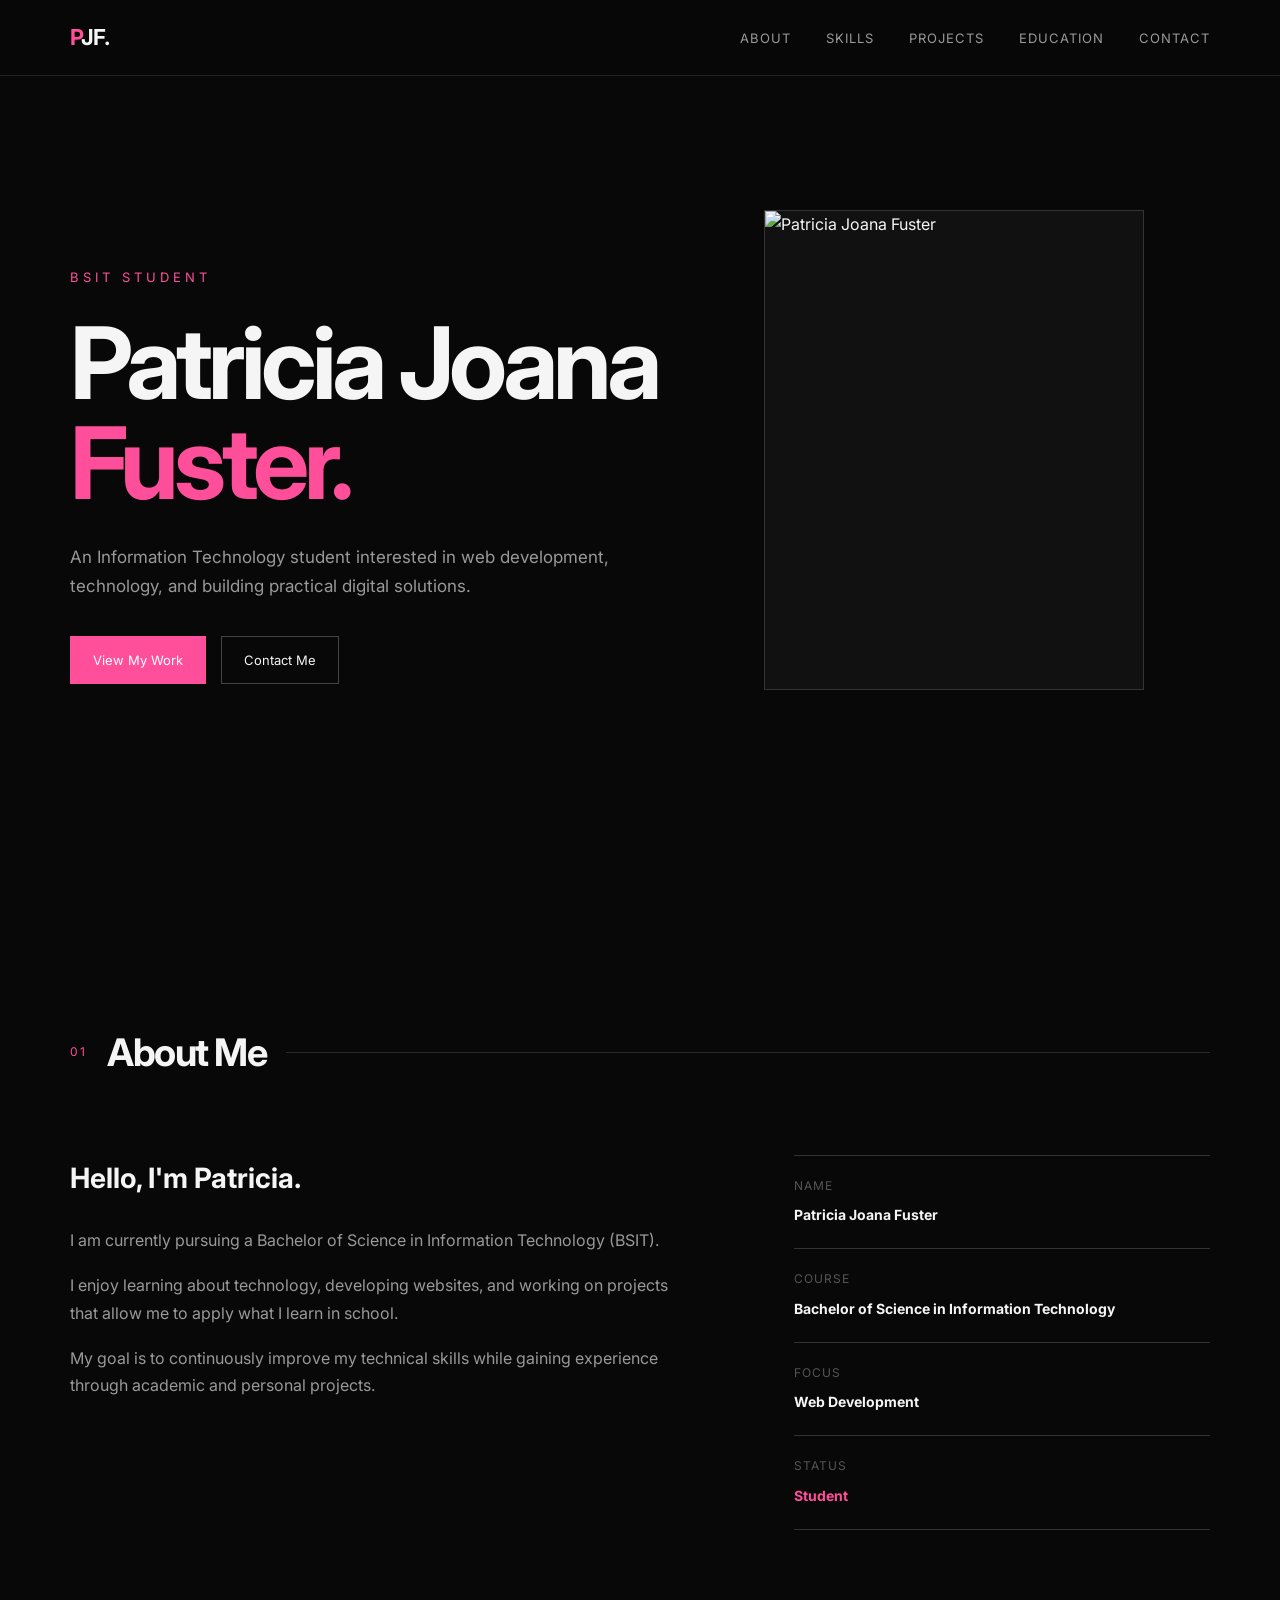
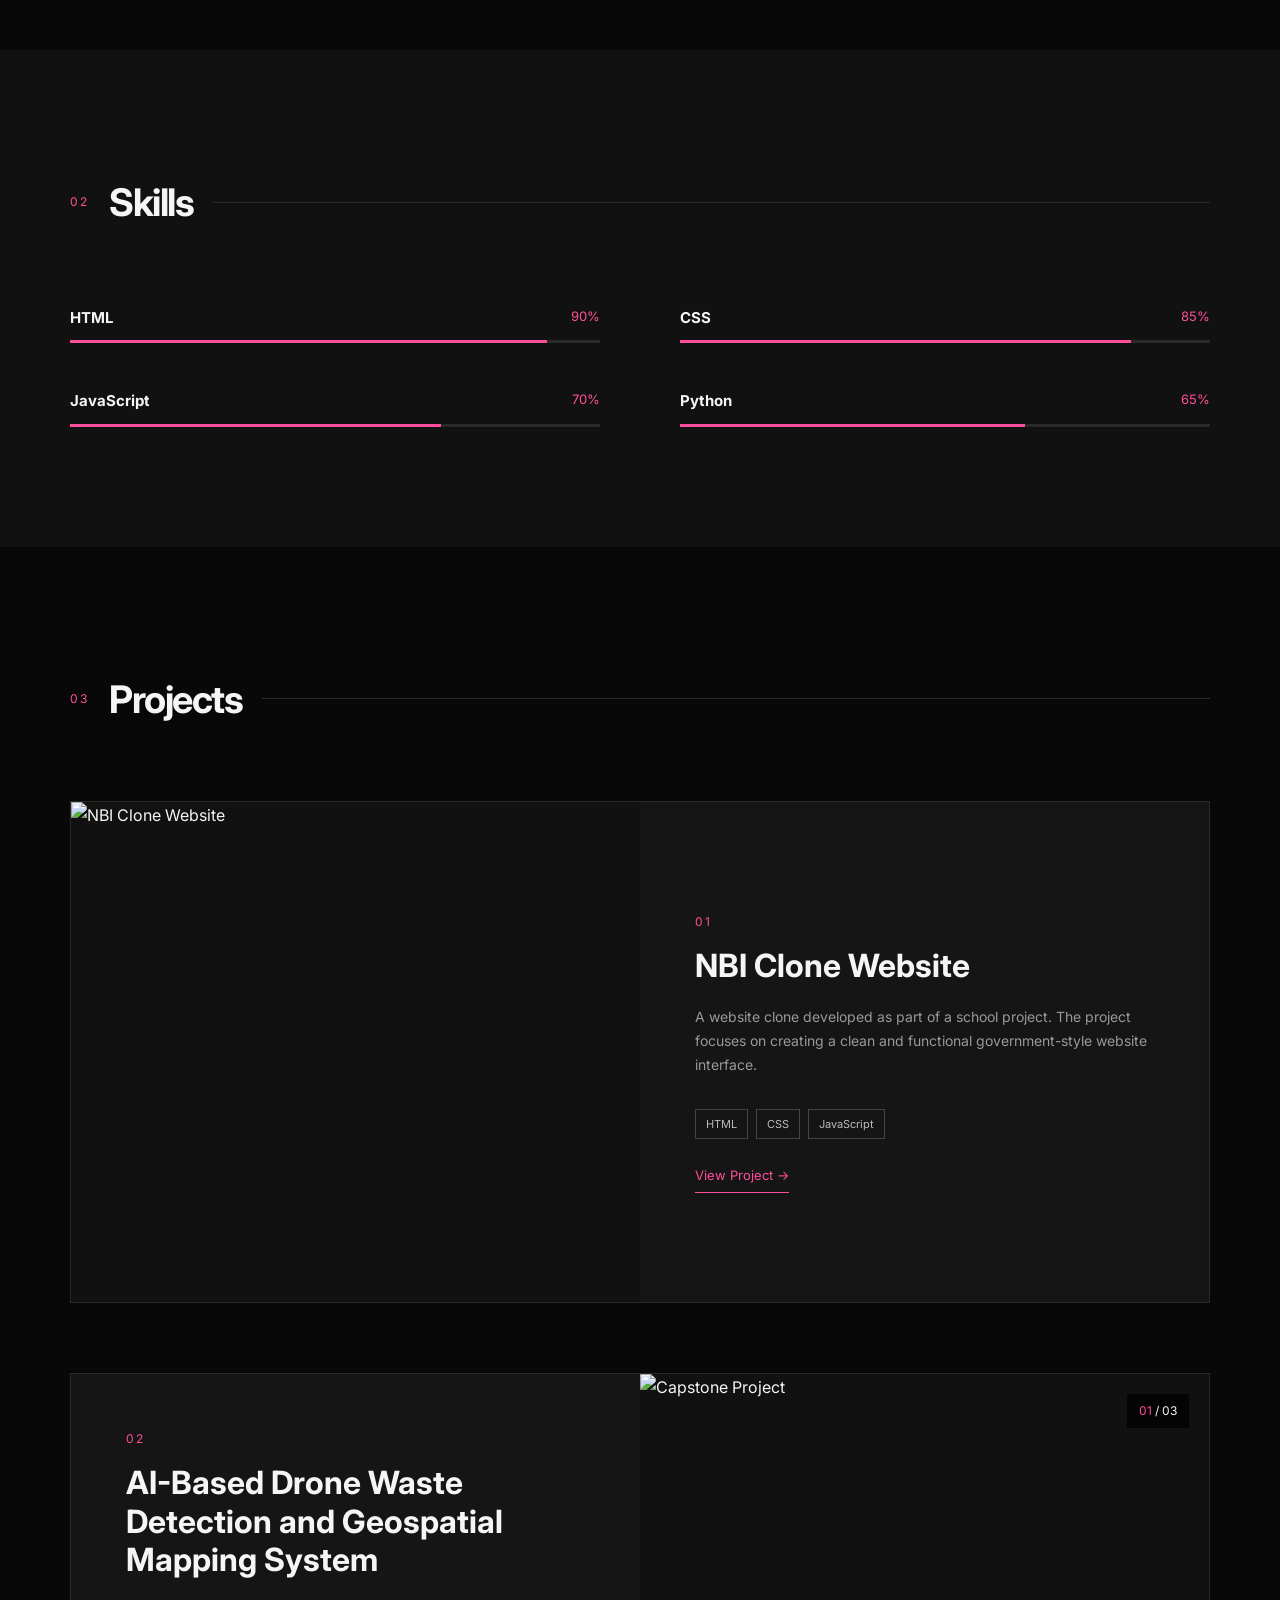
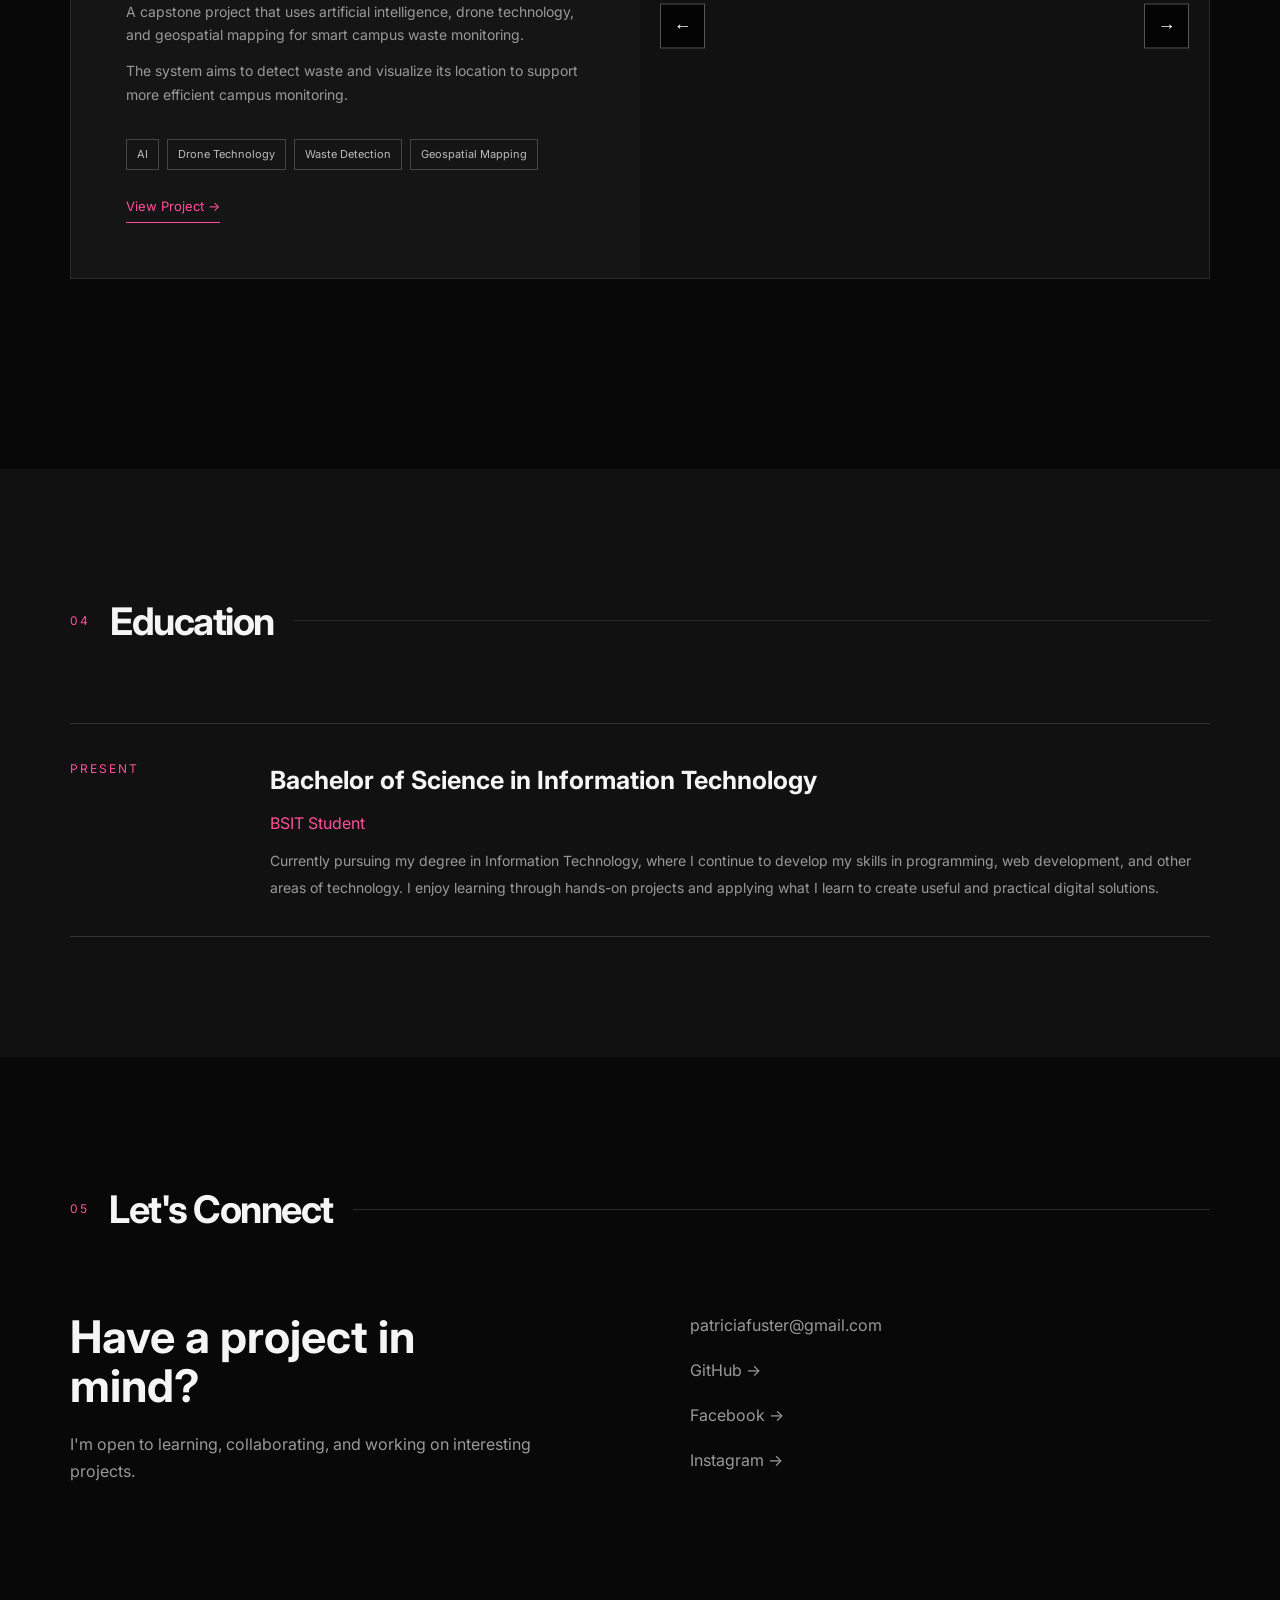
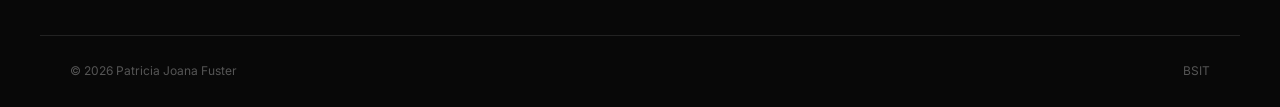
==== index.html @ 27f26134 "Rename myportfolio.html to index.html" ====
<!DOCTYPE html>
<html lang="en">

<head>
    <meta charset="UTF-8">

    <meta name="viewport"
          content="width=device-width, initial-scale=1.0">

    <title>Patricia Joana Fuster | BSIT Student</title>

    <link rel="stylesheet" href="style.css">
</head>

<body>

    <!-- =========================
         NAVIGATION
    ========================== -->

    <header>

        <nav class="navbar">

            <a href="#home" class="logo">
                PJF.
            </a>

            <ul class="nav-links">

                <li>
                    <a href="#about">About</a>
                </li>

                <li>
                    <a href="#skills">Skills</a>
                </li>

                <li>
                    <a href="#projects">Projects</a>
                </li>

                <li>
                    <a href="#education">Education</a>
                </li>

                <li>
                    <a href="#contact">Contact</a>
                </li>

            </ul>

        </nav>

    </header>



    <!-- =========================
         HERO
    ========================== -->

    <main>

        <section id="home" class="hero">

            <div class="hero-content">

                <p class="hero-label">
                    BSIT STUDENT
                </p>

                <h1>
                    Patricia Joana
                    <span>Fuster.</span>
                </h1>

                <p class="hero-description">
                    An Information Technology student interested
                    in web development, technology, and building
                    practical digital solutions.
                </p>

                <div class="hero-buttons">

                    <a href="#projects"
                       class="btn primary">
                        View My Work
                    </a>

                    <a href="#contact"
                       class="btn secondary">
                        Contact Me
                    </a>

                </div>

            </div>


           <div class="hero-photo">

    <img
        src="images/patricia.jpg"
        alt="Patricia Joana Fuster"
    >

</div>
        </section>



        <!-- =========================
             ABOUT
        ========================== -->

        <section id="about" class="section">

            <div class="section-heading">

                <span>01</span>

                <h2>About Me</h2>

            </div>


            <div class="about-grid">

                <div class="about-intro">

                    <h3>
                        Hello, I'm Patricia.
                    </h3>

                    <p>
                        I am currently pursuing a Bachelor of
                        Science in Information Technology (BSIT).
                    </p>

                    <p>
                        I enjoy learning about technology,
                        developing websites, and working on
                        projects that allow me to apply what
                        I learn in school.
                    </p>

                    <p>
                        My goal is to continuously improve my
                        technical skills while gaining experience
                        through academic and personal projects.
                    </p>

                </div>


                <div class="about-details">

                    <div class="detail-item">

                        <span>Name</span>

                        <strong>
                            Patricia Joana Fuster
                        </strong>

                    </div>


                    <div class="detail-item">

                        <span>Course</span>

                        <strong>
                            Bachelor of Science in
                            Information Technology
                        </strong>

                    </div>


                    <div class="detail-item">

                        <span>Focus</span>

                        <strong>
                            Web Development
                        </strong>

                    </div>


                    <div class="detail-item">

                        <span>Status</span>

                        <strong class="pink-text">
                            Student
                        </strong>

                    </div>

                </div>

            </div>

        </section>



        <!-- =========================
             SKILLS
        ========================== -->

        <section id="skills"
                 class="section dark-section">

            <div class="section-heading">

                <span>02</span>

                <h2>Skills</h2>

            </div>


            <div class="skills-grid">

                <div class="skill-item">

                    <div>
                        <h3>HTML</h3>
                        <span>90%</span>
                    </div>

                    <div class="skill-line">
                        <span style="width: 90%"></span>
                    </div>

                </div>


                <div class="skill-item">

                    <div>
                        <h3>CSS</h3>
                        <span>85%</span>
                    </div>

                    <div class="skill-line">
                        <span style="width: 85%"></span>
                    </div>

                </div>


                <div class="skill-item">

                    <div>
                        <h3>JavaScript</h3>
                        <span>70%</span>
                    </div>

                    <div class="skill-line">
                        <span style="width: 70%"></span>
                    </div>

                </div>


                <div class="skill-item">

                    <div>
                        <h3>Python</h3>
                        <span>65%</span>
                    </div>

                    <div class="skill-line">
                        <span style="width: 65%"></span>
                    </div>

                </div>

            </div>

        </section>



        <!-- =========================
             PROJECTS
        ========================== -->

        <section id="projects"
                 class="section">

            <div class="section-heading">

                <span>03</span>

                <h2>Projects</h2>

            </div>


            <!-- PROJECT 1 -->

            <article class="project">

                <div class="project-image">

                    <img src="images/nbi-clone.jpg"
                         alt="NBI Clone Website">

                </div>


                <div class="project-info">

                    <span class="project-number">
                        01
                    </span>

                    <h3>
                        NBI Clone Website
                    </h3>

                    <p>
                        A website clone developed as part of
                        a school project. The project focuses
                        on creating a clean and functional
                        government-style website interface.
                    </p>


                    <div class="tags">

                        <span>HTML</span>
                        <span>CSS</span>
                        <span>JavaScript</span>

                    </div>


                    <a href="#"
                       class="project-link">
                        View Project →
                    </a>

                </div>

            </article>



            <!-- PROJECT 2 -->

            <article class="project reverse">

                <div class="project-image">

                    <div class="carousel">

                        <img src="images/capstone-1.jpg"
                             class="capstone active"
                             alt="Capstone Project">

                        <img src="images/capstone-2.jpg"
                             class="capstone"
                             alt="Capstone Project">

                        <img src="images/capstone-3.jpg"
                             class="capstone"
                             alt="Capstone Project">


                        <button class="arrow prev"
                                onclick="changeImage(-1)">
                            ←
                        </button>

                        <button class="arrow next"
                                onclick="changeImage(1)">
                            →
                        </button>


                        <div class="image-count">

                            <span id="imageNumber">
                                01
                            </span>

                            / 03

                        </div>

                    </div>

                </div>


                <div class="project-info">

                    <span class="project-number">
                        02
                    </span>

                    <h3>
                        AI-Based Drone Waste Detection
                        and Geospatial Mapping System
                    </h3>

                    <p>
                        A capstone project that uses artificial
                        intelligence, drone technology, and
                        geospatial mapping for smart campus
                        waste monitoring.
                    </p>

                    <p>
                        The system aims to detect waste and
                        visualize its location to support
                        more efficient campus monitoring.
                    </p>


                    <div class="tags">

                        <span>AI</span>
                        <span>Drone Technology</span>
                        <span>Waste Detection</span>
                        <span>Geospatial Mapping</span>

                    </div>


                    <a href="#"
                       class="project-link">
                        View Project →
                    </a>

                </div>

            </article>

        </section>



        <!-- =========================
             EDUCATION
        ========================== -->

        <section id="education"
                 class="section dark-section">

            <div class="section-heading">

                <span>04</span>

                <h2>Education</h2>

            </div>


            <div class="education">

                <div class="education-year">
                    PRESENT
                </div>

                <div>

                    <h3>
                        Bachelor of Science in
                        Information Technology
                    </h3>

                    <p>
                        BSIT Student
                    </p>

                    <span>
                        Currently pursuing my degree in Information Technology, where I continue to develop my skills in programming, web development, and other areas of technology. I enjoy learning through hands-on projects and applying what I learn to create useful and practical digital solutions.
                    </span>

                </div>

            </div>

        </section>



        <!-- =========================
             CONTACT
        ========================== -->

        <section id="contact"
                 class="section contact">

            <div class="section-heading">

                <span>05</span>

                <h2>Let's Connect</h2>

            </div>


            <div class="contact-content">

                <div>

                    <h3>
                        Have a project
                        in mind?
                    </h3>

                    <p>
                        I'm open to learning, collaborating,
                        and working on interesting projects.
                    </p>

                </div>


                <div class="contact-links">

                    <a href="mailto:your-email@gmail.com">
                        patriciafuster@gmail.com
                    </a>

                    <a href="#" target="_blank">
                        GitHub →
                    </a>

                    <a href="#" target="_blank">
                        Facebook →
                    </a>

                    <a href="#" target="_blank">
                        Instagram →
                    </a>

                </div>

            </div>

        </section>

    </main>



    <!-- =========================
         FOOTER
    ========================== -->

    <footer>

        <span>
            © 2026 Patricia Joana Fuster
        </span>

        <span>
            BSIT
        </span>

    </footer>


    <script src="script.js"></script>

</body>

</html>
---- style.css ----
@import url('https://fonts.googleapis.com/css2?family=Inter:wght@400;500;600;700&display=swap');


/* =====================================
   VARIABLES
===================================== */

:root {

    --black: #080808;
    --black-light: #111111;
    --black-card: #151515;

    --white: #f5f5f5;
    --gray: #999999;
    --gray-dark: #555555;

    --pink: #ff4f9a;
    --pink-dark: #d9367b;

}


/* =====================================
   RESET
===================================== */

* {

    margin: 0;
    padding: 0;

    box-sizing: border-box;

}

html {

    scroll-behavior: smooth;

}

body {

    background: var(--black);

    color: var(--white);

    font-family: "Inter", sans-serif;

    line-height: 1.7;

    overflow-x: hidden;

}

a {

    text-decoration: none;

    color: inherit;

}

img {

    display: block;

    max-width: 100%;

}


/* =====================================
   SELECTION
===================================== */

::selection {

    background: var(--pink);

    color: white;

}


/* =====================================
   NAVIGATION
===================================== */

header {

    position: fixed;

    top: 0;
    left: 0;

    width: 100%;

    z-index: 1000;

    background:
        rgba(8, 8, 8, 0.92);

    backdrop-filter: blur(12px);

    border-bottom:
        1px solid #222;

}

.navbar {

    max-width: 1200px;

    height: 75px;

    margin: auto;

    padding: 0 30px;

    display: flex;

    align-items: center;

    justify-content: space-between;

}

.logo {

    font-size: 22px;

    font-weight: 700;

    letter-spacing: -1px;

}

.logo::first-letter {

    color: var(--pink);

}

.nav-links {

    display: flex;

    list-style: none;

    gap: 35px;

}

.nav-links a {

    color: #999;

    font-size: 13px;

    text-transform: uppercase;

    letter-spacing: 1px;

    transition: 0.3s;

}

.nav-links a:hover {

    color: var(--pink);

}


/* =====================================
   HERO
===================================== */

.hero {

    min-height: 100vh;

    max-width: 1200px;

    margin: auto;

    padding:
        150px 30px
        100px;

    display: flex;

    align-items: center;

    position: relative;

}

.hero-content {

    max-width: 850px;

}

.hero-label {

    color: var(--pink);

    font-size: 13px;

    letter-spacing: 4px;

    margin-bottom: 25px;

}

.hero h1 {

    font-size:
        clamp(55px, 8vw, 100px);

    line-height: 1;

    letter-spacing: -5px;

    margin-bottom: 30px;

}

.hero h1 span {

    color: var(--pink);

}

.hero-description {

    color: var(--gray);

    font-size: 17px;

    max-width: 600px;

    margin-bottom: 35px;

}

.hero-buttons {

    display: flex;

    gap: 15px;

}

.btn {

    padding:
        12px 22px;

    border: 1px solid #444;

    font-size: 13px;

    transition: 0.3s;

}

.btn.primary {

    background: var(--pink);

    border-color: var(--pink);

    color: white;

}

.btn.primary:hover {

    background: var(--pink-dark);

    transform: translateY(-3px);

}

.btn.secondary:hover {

    border-color: var(--pink);

    color: var(--pink);

    transform: translateY(-3px);

}

.hero-number {

    position: absolute;

    right: 30px;

    bottom: 80px;

    color: #333;

    font-size: 80px;

    font-weight: 700;

}


/* =====================================
   SECTIONS
===================================== */

.section {

    max-width: 1200px;

    margin: auto;

    padding:
        120px 30px;

}

.dark-section {

    max-width: none;

    padding-left:
        max(30px, calc((100% - 1140px) / 2));

    padding-right:
        max(30px, calc((100% - 1140px) / 2));

    background: var(--black-light);

}


/* =====================================
   SECTION HEADING
===================================== */

.section-heading {

    display: flex;

    align-items: center;

    gap: 20px;

    margin-bottom: 70px;

}

.section-heading span {

    color: var(--pink);

    font-size: 12px;

    letter-spacing: 2px;

}

.section-heading h2 {

    font-size: 38px;

    letter-spacing: -1.5px;

}

.section-heading::after {

    content: "";

    height: 1px;

    flex: 1;

    background: #292929;

}


/* =====================================
   ABOUT
===================================== */

.about-grid {

    display: grid;

    grid-template-columns:
        1.2fr 0.8fr;

    gap: 100px;

}

.about-intro h3 {

    font-size: 28px;

    margin-bottom: 25px;

}

.about-intro p {

    color: var(--gray);

    max-width: 650px;

    margin-bottom: 18px;

}

.about-details {

    border-top:
        1px solid #333;

}

.detail-item {

    padding: 20px 0;

    border-bottom:
        1px solid #333;

}

.detail-item span {

    display: block;

    color: var(--gray-dark);

    font-size: 12px;

    text-transform: uppercase;

    letter-spacing: 1px;

    margin-bottom: 5px;

}

.detail-item strong {

    font-size: 14px;

}

.pink-text {

    color: var(--pink);

}


/* =====================================
   SKILLS
===================================== */

.skills-grid {

    display: grid;

    grid-template-columns:
        1fr 1fr;

    gap:
        45px 80px;

}

.skill-item > div:first-child {

    display: flex;

    justify-content: space-between;

    margin-bottom: 10px;

}

.skill-item h3 {

    font-size: 15px;

}

.skill-item span {

    color: var(--pink);

    font-size: 13px;

}

.skill-line {

    height: 3px;

    background: #292929;

}

.skill-line span {

    display: block;

    height: 100%;

    background: var(--pink);

    animation: skillLoad 1.5s ease;

}

@keyframes skillLoad {

    from {

        width: 0 !important;

    }

}


/* =====================================
   PROJECTS
===================================== */

.project {

    display: grid;

    grid-template-columns:
        1fr 1fr;

    min-height: 500px;

    border:
        1px solid #292929;

    margin-bottom: 70px;

    background: var(--black-card);

}

.project.reverse .project-image {

    order: 2;

}

.project.reverse .project-info {

    order: 1;

}

.project-image {

    min-height: 500px;

    position: relative;

    overflow: hidden;

    background: #111;

}

.project-image > img {

    width: 100%;

    height: 100%;

    object-fit: cover;

    transition: 0.5s;

}

.project:hover
.project-image > img {

    transform: scale(1.03);

}

.project-info {

    padding: 55px;

    display: flex;

    flex-direction: column;

    justify-content: center;

}

.project-number {

    color: var(--pink);

    font-size: 12px;

    letter-spacing: 2px;

    margin-bottom: 15px;

}

.project-info h3 {

    font-size: 32px;

    line-height: 1.2;

    margin-bottom: 20px;

}

.project-info p {

    color: var(--gray);

    font-size: 14px;

    margin-bottom: 12px;

}

.tags {

    display: flex;

    flex-wrap: wrap;

    gap: 8px;

    margin:
        20px 0 25px;

}

.tags span {

    border:
        1px solid #444;

    padding:
        5px 10px;

    color: #bbb;

    font-size: 11px;

}

.project-link {

    color: var(--pink);

    font-size: 13px;

    width: fit-content;

    border-bottom:
        1px solid var(--pink);

    padding-bottom: 5px;

    transition: 0.3s;

}

.project-link:hover {

    padding-left: 5px;

}


/* =====================================
   CAROUSEL
===================================== */

.carousel {

    position: absolute;

    inset: 0;

}

.capstone {

    position: absolute;

    inset: 0;

    width: 100%;

    height: 100%;

    object-fit: cover;

    opacity: 0;

    transition:
        opacity 0.5s ease;

}

.capstone.active {

    opacity: 1;

}

.arrow {

    position: absolute;

    top: 50%;

    transform:
        translateY(-50%);

    width: 45px;

    height: 45px;

    border:
        1px solid #555;

    background:
        rgba(0, 0, 0, 0.75);

    color: white;

    cursor: pointer;

    font-size: 18px;

    transition: 0.3s;

    z-index: 5;

}

.arrow:hover {

    background: var(--pink);

    border-color: var(--pink);

}

.arrow.prev {

    left: 20px;

}

.arrow.next {

    right: 20px;

}

.image-count {

    position: absolute;

    top: 20px;

    right: 20px;

    background:
        rgba(0, 0, 0, 0.75);

    padding:
        7px 12px;

    font-size: 12px;

    z-index: 5;

}

.image-count span {

    color: var(--pink);

}


/* =====================================
   EDUCATION
===================================== */

.education {

    display: grid;

    grid-template-columns:
        150px 1fr;

    gap: 50px;

    padding:
        35px 0;

    border-top:
        1px solid #333;

    border-bottom:
        1px solid #333;

}

.education-year {

    color: var(--pink);

    font-size: 12px;

    letter-spacing: 2px;

}

.education h3 {

    font-size: 25px;

    margin-bottom: 8px;

}

.education p {

    color: var(--pink);

    margin-bottom: 10px;

}

.education span {

    color: var(--gray);

    font-size: 14px;

}


/* =====================================
   CONTACT
===================================== */

.contact {

    padding-bottom: 150px;

}

.contact-content {

    display: grid;

    grid-template-columns:
        1fr 1fr;

    gap: 100px;

}

.contact-content h3 {

    font-size: 45px;

    line-height: 1.1;

    max-width: 450px;

    margin-bottom: 20px;

}

.contact-content p {

    color: var(--gray);

    max-width: 500px;

}

.contact-links {

    display: flex;

    flex-direction: column;

    align-items: flex-start;

    gap: 18px;

}

.contact-links a {

    color: var(--gray);

    font-size: 16px;

    transition: 0.3s;

}

.contact-links a:hover {

    color: var(--pink);

    transform: translateX(5px);

}


/* =====================================
   FOOTER
===================================== */

footer {

    border-top:
        1px solid #222;

    max-width: 1200px;

    margin: auto;

    padding:
        25px 30px;

    display: flex;

    justify-content: space-between;

    color: #555;

    font-size: 12px;

}


/* =====================================
   RESPONSIVE
===================================== */

@media (max-width: 800px) {

    .nav-links {

        gap: 12px;

    }

    .nav-links a {

        font-size: 10px;

    }

    .hero h1 {

        letter-spacing: -3px;

    }

    .hero-number {

        display: none;

    }

    .about-grid,
    .contact-content {

        grid-template-columns: 1fr;

        gap: 50px;

    }

    .skills-grid {

        grid-template-columns: 1fr;

    }

    .project,
    .project.reverse {

        grid-template-columns: 1fr;

    }

    .project.reverse .project-image,
    .project.reverse .project-info {

        order: initial;

    }

    .project-image {

        min-height: 350px;

    }

    .project-info {

        padding: 35px;

    }

}


@media (max-width: 550px) {

    .navbar {

        padding: 0 20px;

    }

    .nav-links {

        display: none;

    }

    .hero {

        padding-left: 20px;

        padding-right: 20px;

    }

    .section {

        padding:
            90px 20px;

    }

    .dark-section {

        padding-left: 20px;

        padding-right: 20px;

    }

    .section-heading h2 {

        font-size: 30px;

    }

    .hero h1 {

        font-size: 55px;

    }

    .hero-buttons {

        flex-direction: column;

        align-items: flex-start;

    }

    .contact-content h3 {

        font-size: 35px;

    }

    .education {

        grid-template-columns: 1fr;

        gap: 10px;

    }

    footer {

        padding-left: 20px;

        padding-right: 20px;

    }

}
/* =====================================
   HERO PROFILE PHOTO
===================================== */

.hero-photo {
    position: absolute;

    right: 8%;

    top: 50%;

    transform: translateY(-50%);

    width: 380px;

    height: 480px;

    overflow: hidden;

    border: 1px solid #333;

    background: #111;

}


/* IMAGE */

.hero-photo img {

    width: 100%;

    height: 100%;

    object-fit: cover;

    object-position: center;

    filter: grayscale(15%);

    transition: 0.5s ease;

}


/* PINK HOVER EFFECT */

.hero-photo::after {

    content: "";

    position: absolute;

    inset: 0;

    border: 1px solid rgba(255, 79, 154, 0);

    transition: 0.5s ease;

}


.hero-photo:hover img {

    transform: scale(1.03);

}


.hero-photo:hover::after {

    border-color:
        rgba(255, 79, 154, 0.7);

}


/* =====================================
   MAKE HERO TEXT STAY IN FRONT
===================================== */

.hero-content {

    position: relative;

    z-index: 2;

}


/* =====================================
   MOBILE
===================================== */

@media (max-width: 1000px) {

    .hero-photo {

        position: relative;

        top: auto;

        right: auto;

        transform: none;

        width: 280px;

        height: 350px;

        margin-top: 60px;

    }

    .hero {

        flex-direction: column;

        align-items: flex-start;

    }

}
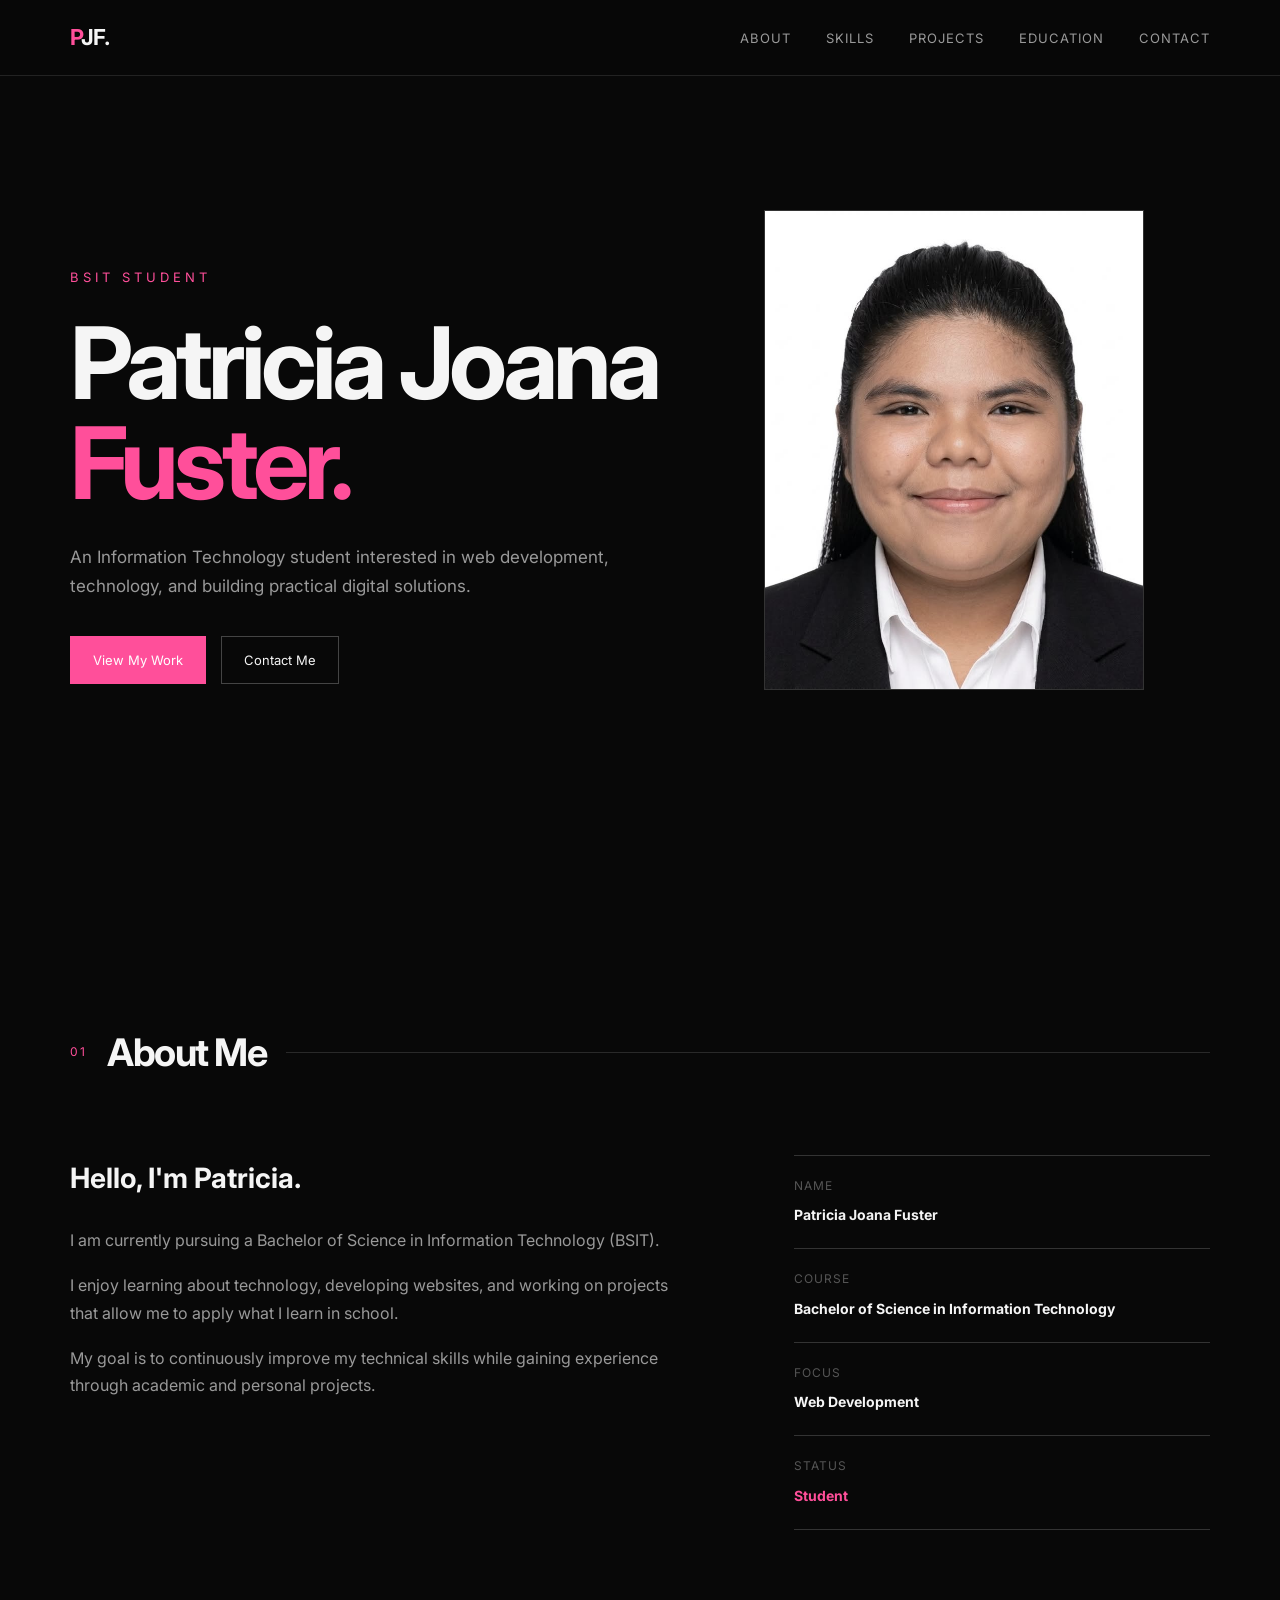
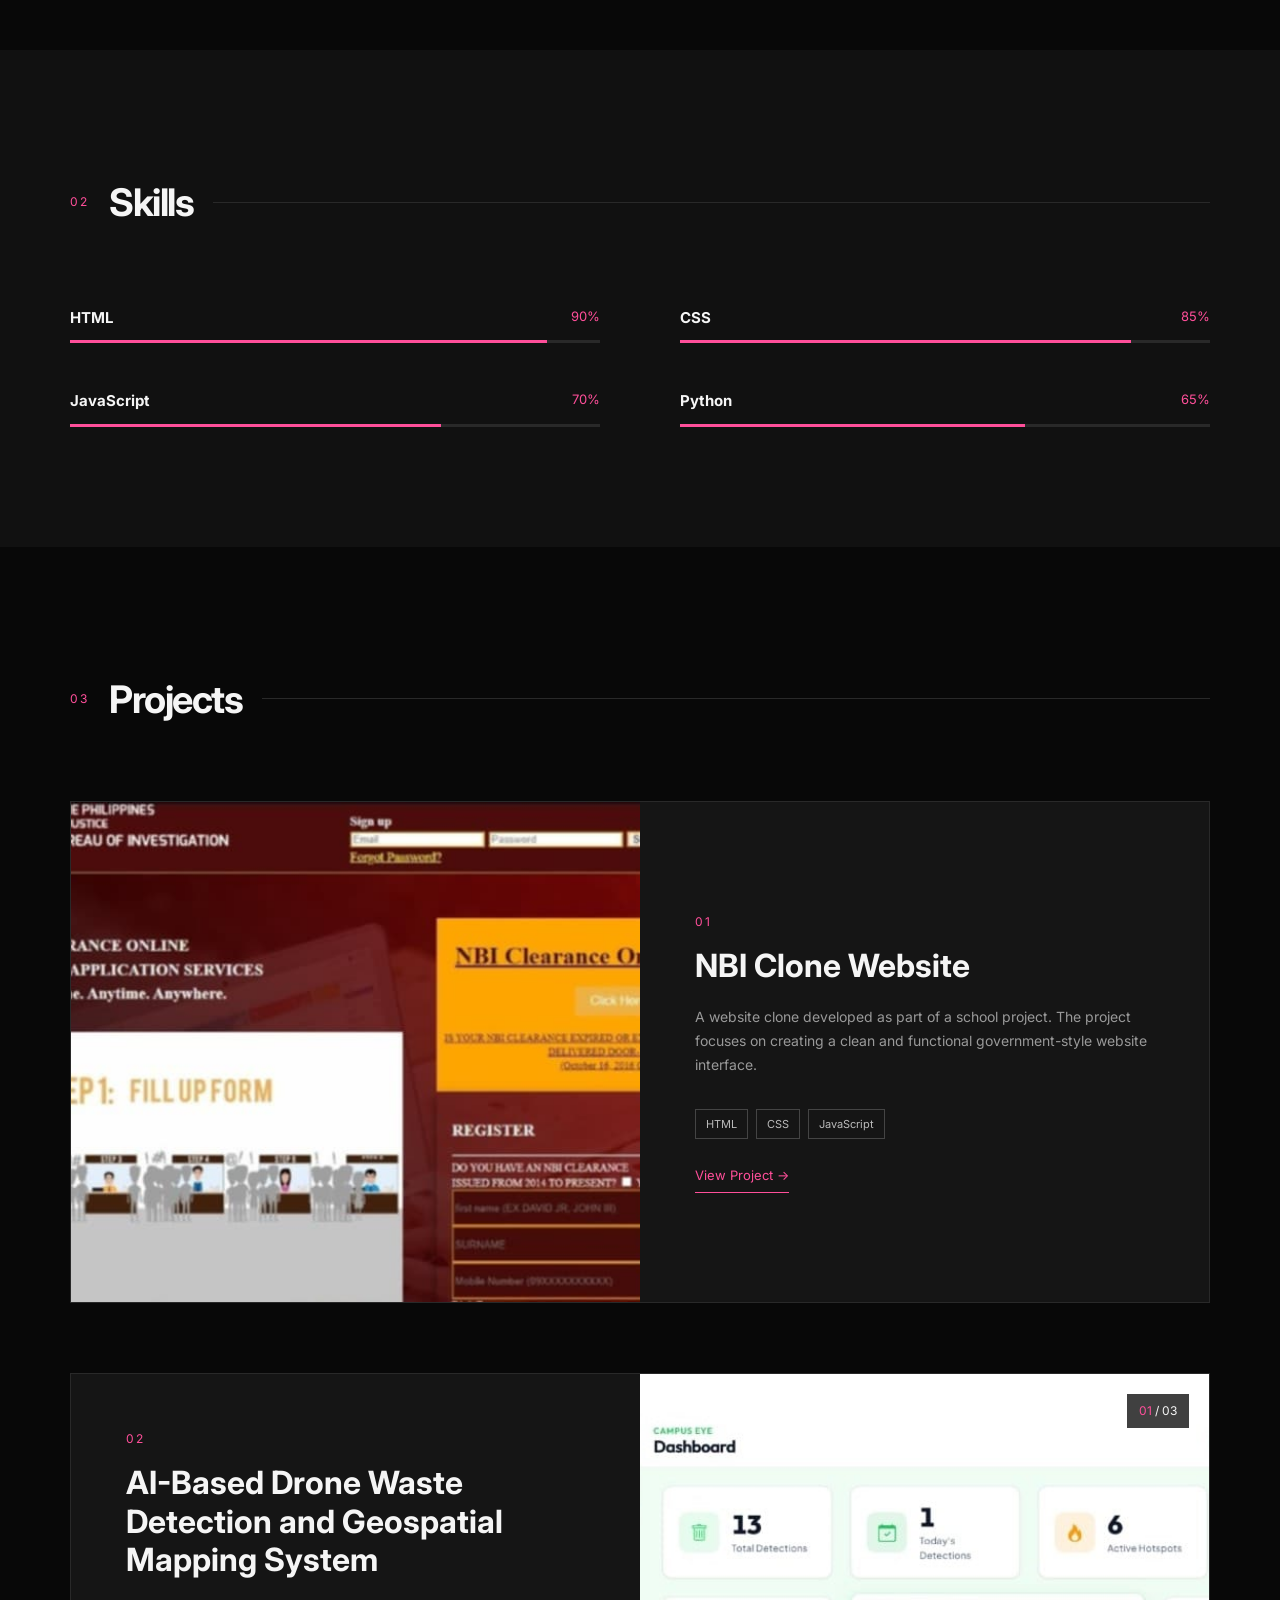
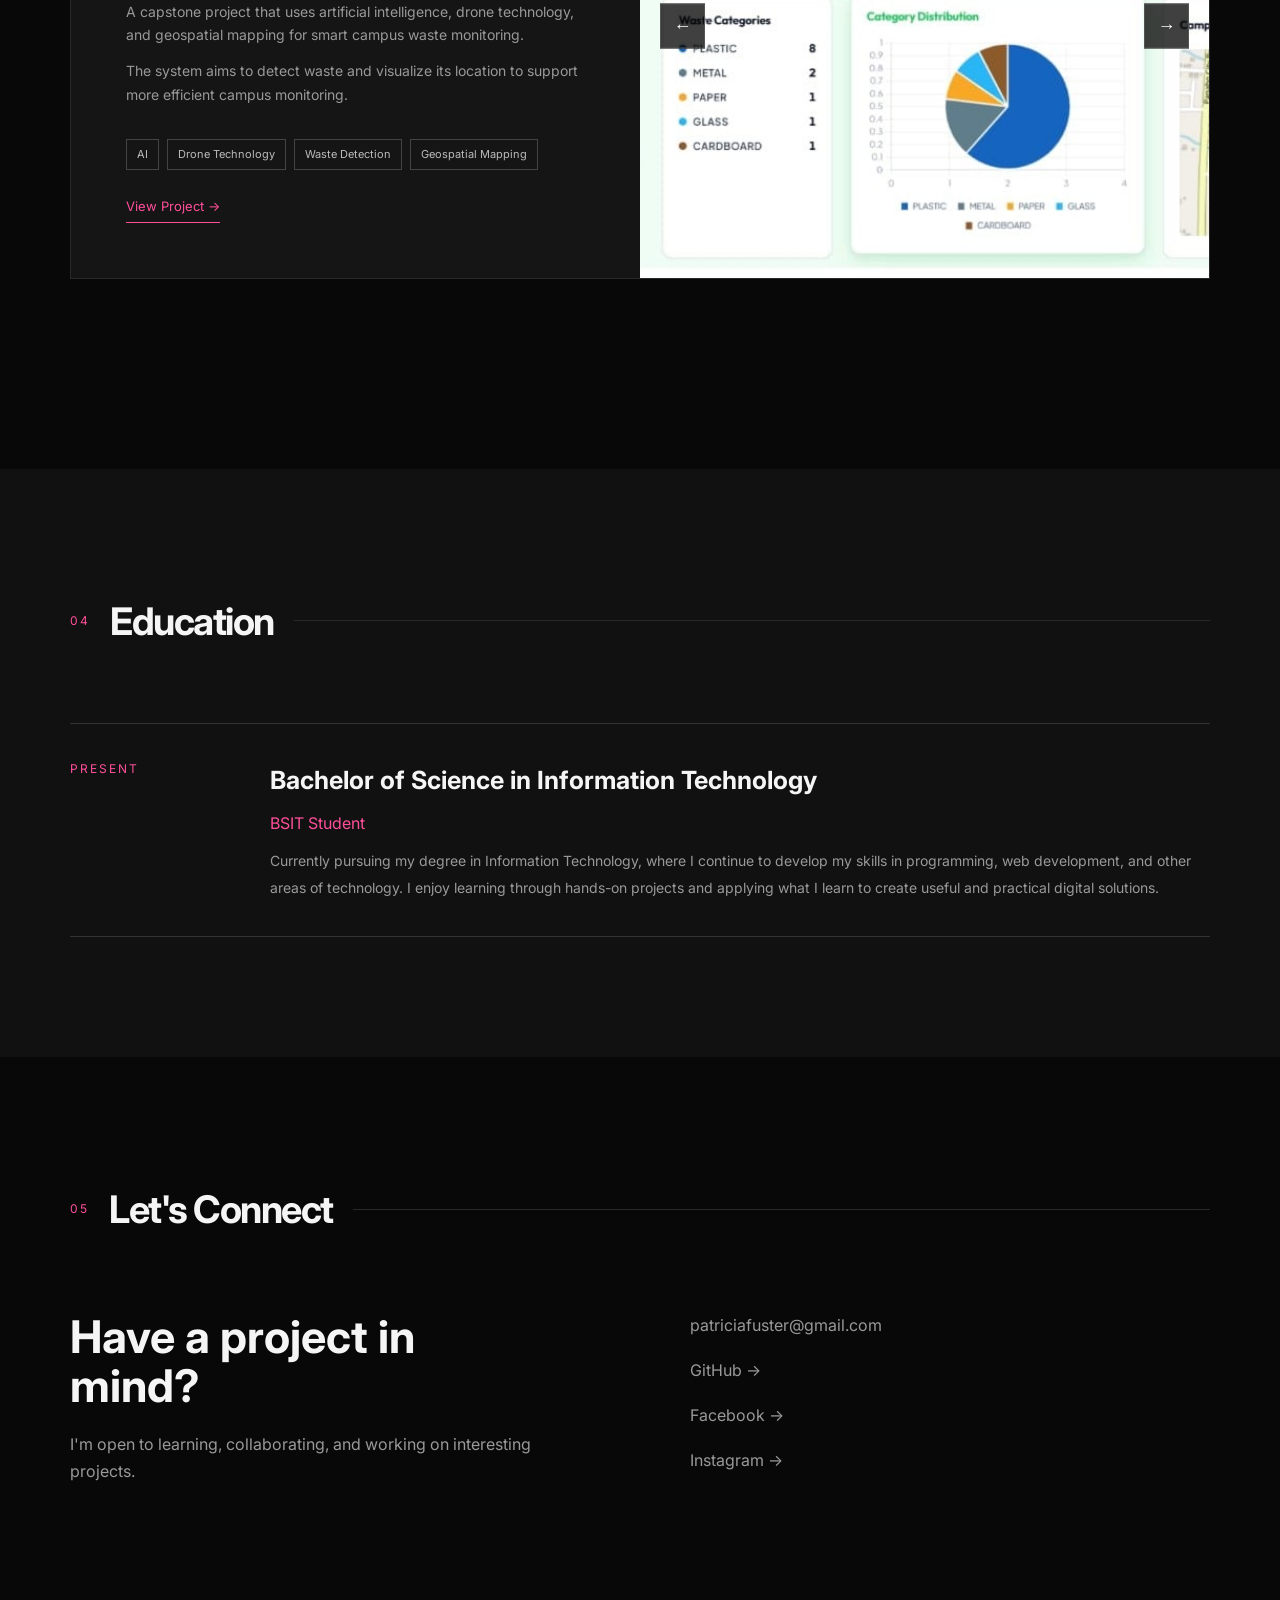
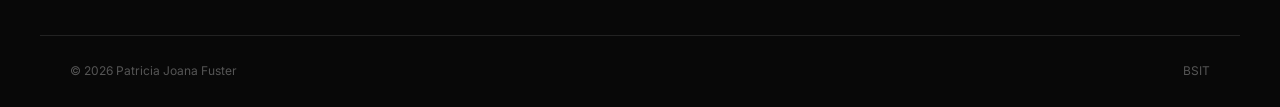
==== commit 5bdd4da8: "Update index.html" ====
--- a/index.html
+++ b/index.html
@@ -101,7 +101,7 @@
            <div class="hero-photo">
 
     <img
-        src="images/patricia.jpg"
+        src="patricia.jpg"
         alt="Patricia Joana Fuster"
     >
 
@@ -309,7 +309,7 @@
 
                 <div class="project-image">
 
-                    <img src="images/nbi-clone.jpg"
+                    <img src="nbi-clone.jpg"
                          alt="NBI Clone Website">
 
                 </div>
@@ -361,15 +361,15 @@
 
                     <div class="carousel">
 
-                        <img src="images/capstone-1.jpg"
+                        <img src="capstone-1.jpg"
                              class="capstone active"
                              alt="Capstone Project">
 
-                        <img src="images/capstone-2.jpg"
+                        <img src="capstone-2.jpg"
                              class="capstone"
                              alt="Capstone Project">
 
-                        <img src="images/capstone-3.jpg"
+                        <img src="capstone-3.jpg"
                              class="capstone"
                              alt="Capstone Project">
 
